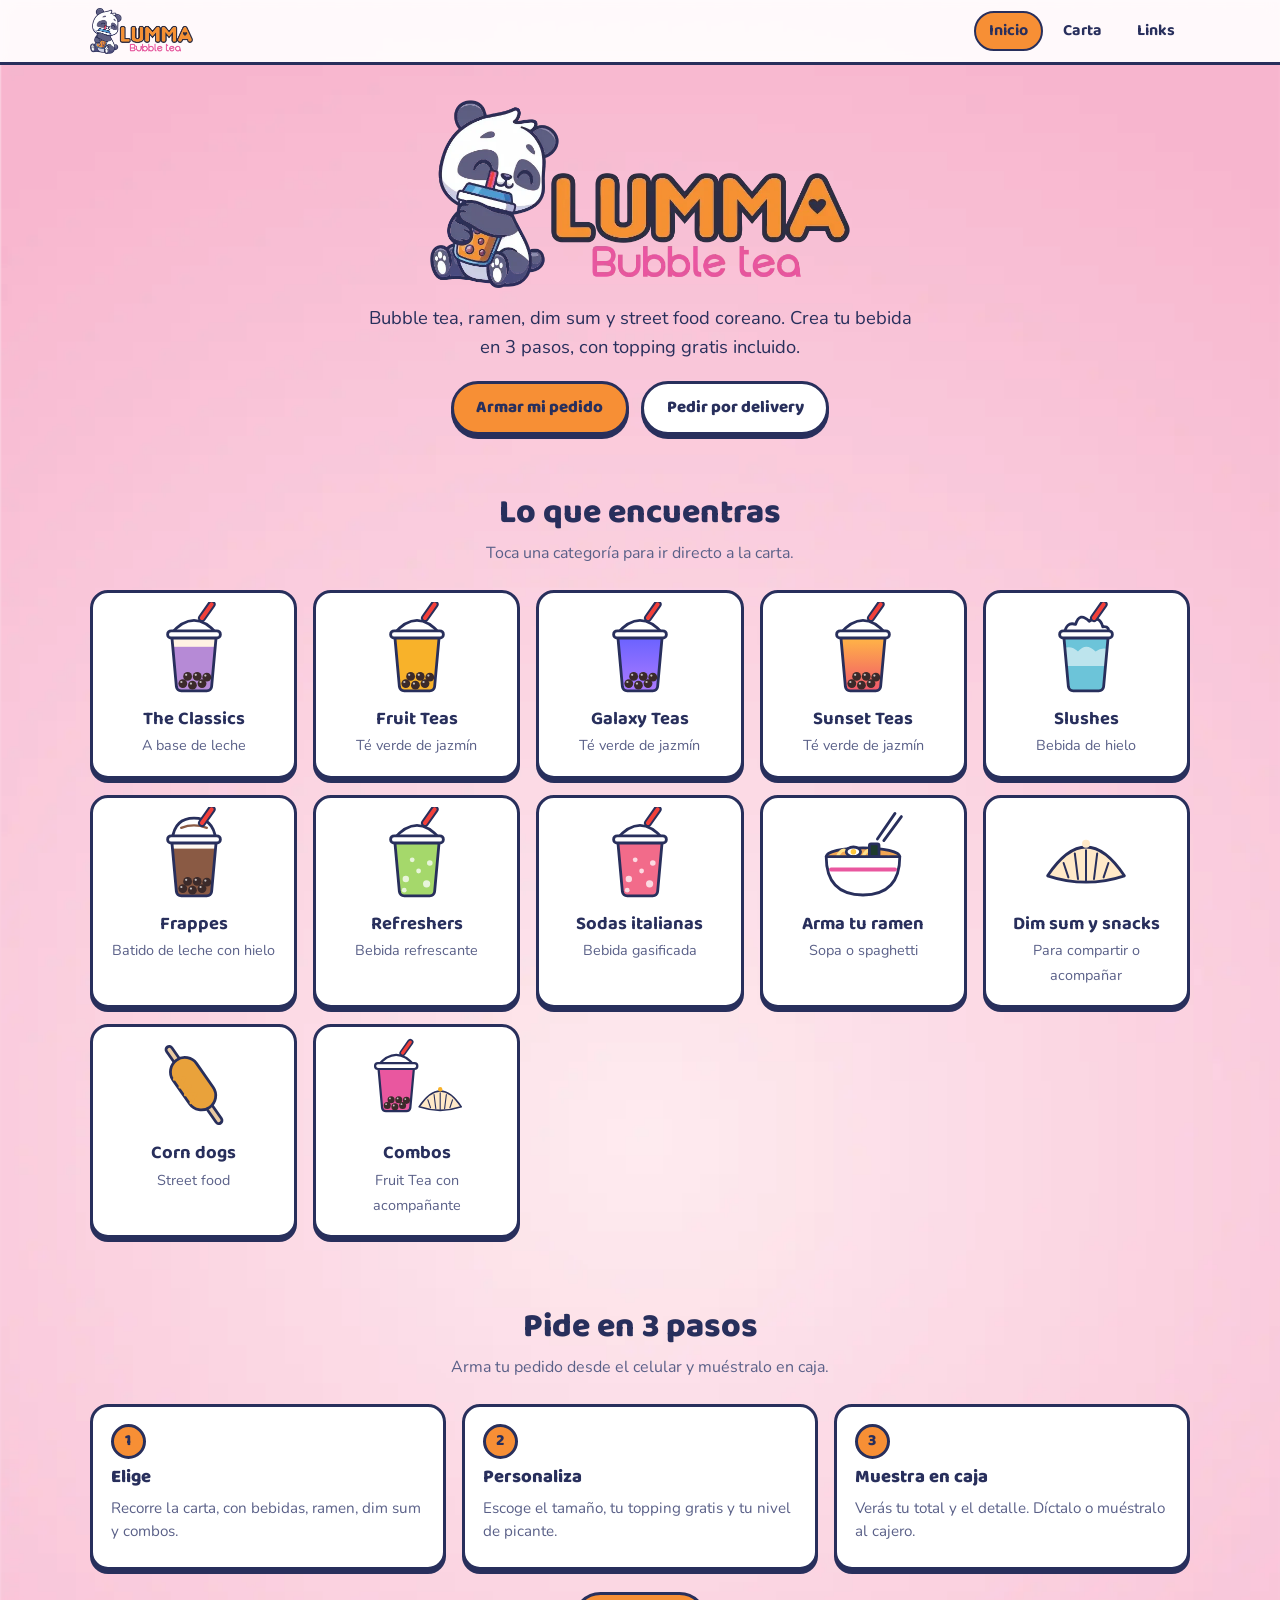
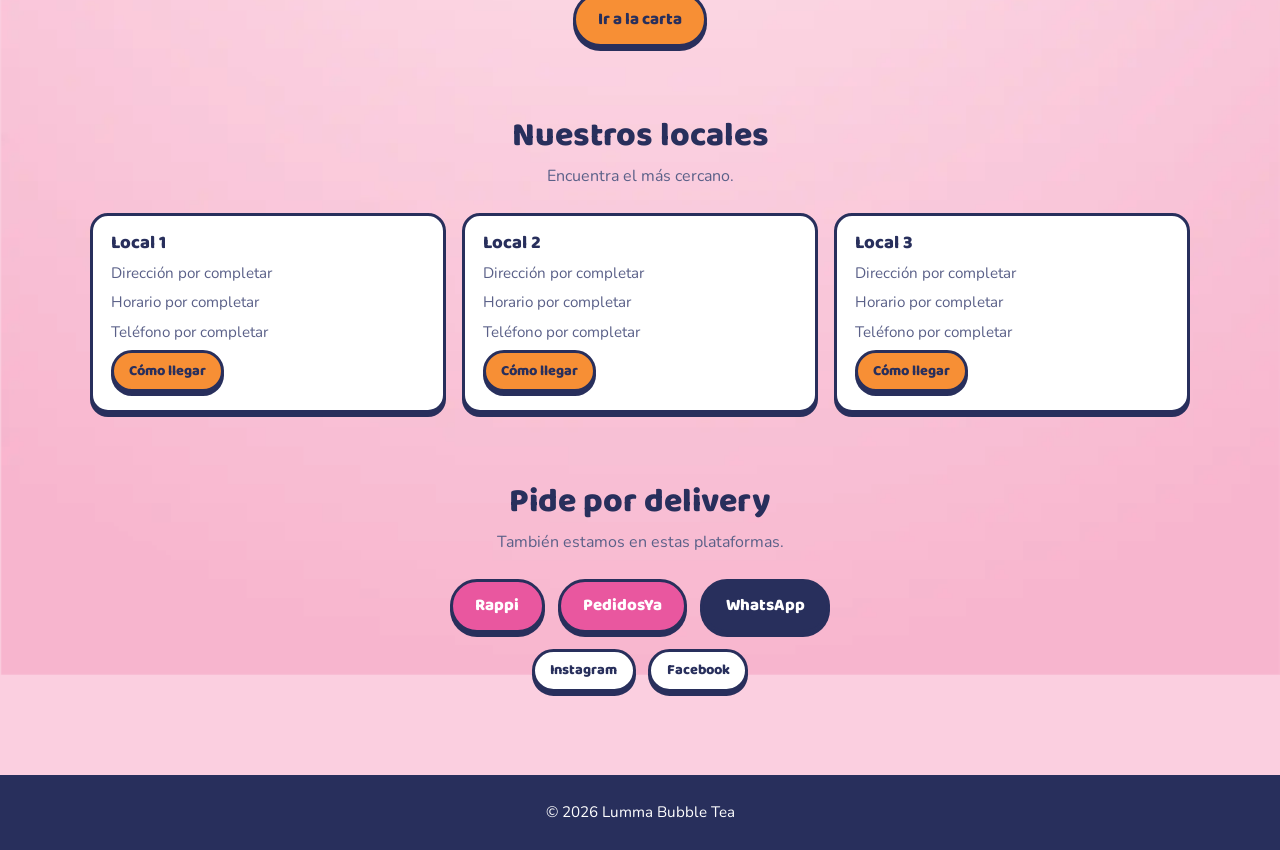
==== index.html @ 466e7989 "primer modelo de carta menu" ====
<!doctype html>
<html lang="es">
<head>
  <meta charset="utf-8">
  <meta name="viewport" content="width=device-width, initial-scale=1">
  <title>Lumma Bubble Tea | Bubble tea y comida coreana</title>
  <meta name="description" content="Bubble tea, ramen, dim sum y street food coreano. Crea tu bebida en 3 pasos con topping gratis y arma tu pedido en la carta digital.">
  <meta name="theme-color" content="#F78F35">
  <link rel="icon" href="assets/images/lumma-logo.webp" type="image/webp">
  <link rel="preconnect" href="https://fonts.googleapis.com">
  <link rel="preconnect" href="https://fonts.gstatic.com" crossorigin>
  <link href="https://fonts.googleapis.com/css2?family=Baloo+2:wght@700;800&family=Nunito:wght@400;600;700;800&display=swap" rel="stylesheet">
  <link rel="stylesheet" href="assets/css/styles.css">
</head>
<body data-page="inicio">
  <header class="encabezado" id="encabezado"></header>

  <main>
    <section class="hero">
      <div class="contenedor">
        <img class="logo-grande" src="assets/images/lumma-logo.webp" alt="Lumma Bubble Tea" width="810" height="363">
        <h1 class="solo-lectores">Lumma Bubble Tea</h1>
        <p>Bubble tea, ramen, dim sum y street food coreano. Crea tu bebida en 3 pasos, con topping gratis incluido.</p>
        <div class="acciones">
          <a class="btn" href="carta.html">Armar mi pedido</a>
          <a class="btn blanco" href="#delivery">Pedir por delivery</a>
        </div>
      </div>
    </section>

    <section class="seccion" id="que-encuentras">
      <div class="contenedor">
        <h2>Lo que encuentras</h2>
        <p class="sub">Toca una categoría para ir directo a la carta.</p>
        <div class="rejilla" id="categorias-inicio"></div>
      </div>
    </section>

    <section class="seccion" id="como-pedir">
      <div class="contenedor">
        <h2>Pide en 3 pasos</h2>
        <p class="sub">Arma tu pedido desde el celular y muéstralo en caja.</p>
        <div class="rejilla">
          <article class="tarjeta"><span class="num">1</span><h3>Elige</h3><p class="dato">Recorre la carta, con bebidas, ramen, dim sum y combos.</p></article>
          <article class="tarjeta"><span class="num">2</span><h3>Personaliza</h3><p class="dato">Escoge el tamaño, tu topping gratis y tu nivel de picante.</p></article>
          <article class="tarjeta"><span class="num">3</span><h3>Muestra en caja</h3><p class="dato">Verás tu total y el detalle. Díctalo o muéstralo al cajero.</p></article>
        </div>
        <div class="fila-botones" style="margin-top:1.4rem"><a class="btn" href="carta.html">Ir a la carta</a></div>
      </div>
    </section>

    <section class="seccion" id="locales-seccion">
      <div class="contenedor">
        <h2>Nuestros locales</h2>
        <p class="sub">Encuentra el más cercano.</p>
        <div class="rejilla" id="locales"></div>
      </div>
    </section>

    <section class="seccion" id="delivery">
      <div class="contenedor">
        <h2>Pide por delivery</h2>
        <p class="sub">También estamos en estas plataformas.</p>
        <div class="fila-botones">
          <a class="btn rosa" data-enlace="rappi" href="#">Rappi</a>
          <a class="btn rosa" data-enlace="pedidosya" href="#">PedidosYa</a>
          <a class="btn azul" data-enlace="whatsapp" href="#">WhatsApp</a>
        </div>
        <div class="fila-botones" style="margin-top:1rem">
          <a class="btn blanco chico" data-enlace="instagram" href="#">Instagram</a>
          <a class="btn blanco chico" data-enlace="facebook" href="#">Facebook</a>
        </div>
      </div>
    </section>
  </main>

  <footer class="pie" id="pie"></footer>

  <script src="assets/js/config.js"></script>
  <script src="assets/js/art.js"></script>
  <script src="assets/js/menu-data.js"></script>
  <script src="assets/js/site.js"></script>
</body>
</html>
---- assets/css/styles.css ----
/* ===== Paleta de Lumma (extraída del logo) ===== */
:root {
  --naranja: #F78F35;
  --azul: #282F5C;
  --rosa: #E9579F;
  --rosa-fuerte: #EC2C6C;
  --rojo: #F3403A;
  --fondo-claro: #FEEBEF;
  --fondo-borde: #F5B6CE;
  --blanco: #FFFFFF;
  --texto: #282F5C;
  --texto-suave: #5A6088;
  --radio: 18px;
  --sombra: 0 4px 0 var(--azul);
  --font-titulo: 'Baloo 2', 'Nunito', 'Trebuchet MS', system-ui, sans-serif;
  --font-texto: 'Nunito', 'Segoe UI', system-ui, sans-serif;
}

* { box-sizing: border-box; }
html { -webkit-text-size-adjust: 100%; }
body {
  margin: 0;
  font-family: var(--font-texto);
  font-size: 16px;
  line-height: 1.55;
  color: var(--texto);
  background: #FBCFE0 url('../images/FONDO.webp') center top / cover fixed no-repeat;
  min-height: 100vh;
  display: flex;
  flex-direction: column;
}
main { flex: 1; }
h1, h2, h3 { font-family: var(--font-titulo); line-height: 1.15; margin: 0 0 .5rem; font-weight: 800; }
h1 { font-size: clamp(2rem, 6vw, 3.2rem); }
h2 { font-size: clamp(1.5rem, 4vw, 2.1rem); }
h3 { font-size: 1.15rem; }
p { margin: 0 0 1rem; }
img { max-width: 100%; height: auto; display: block; }
a { color: inherit; }
.contenedor { width: min(1100px, 100% - 32px); margin-inline: auto; }
.solo-lectores { position: absolute; left: -9999px; }
:focus-visible { outline: 3px solid var(--azul); outline-offset: 3px; }

/* ===== Botones ===== */
.btn {
  display: inline-flex; align-items: center; justify-content: center; gap: .5rem;
  font-family: var(--font-titulo); font-weight: 800; font-size: 1.05rem;
  padding: .7rem 1.4rem; border-radius: 999px; cursor: pointer; text-decoration: none;
  border: 3px solid var(--azul); background: var(--naranja); color: var(--azul);
  box-shadow: var(--sombra); transition: transform .12s, box-shadow .12s;
}
.btn:hover { transform: translateY(2px); box-shadow: 0 2px 0 var(--azul); }
.btn:active { transform: translateY(4px); box-shadow: 0 0 0 var(--azul); }
.btn.rosa { background: var(--rosa); color: var(--blanco); }
.btn.blanco { background: var(--blanco); }
.btn.azul { background: var(--azul); color: var(--blanco); }
.btn.bloque { display: flex; width: 100%; }
.btn.chico { font-size: .9rem; padding: .45rem .95rem; }

/* ===== Encabezado y pie ===== */
.encabezado { position: sticky; top: 0; z-index: 20; background: rgba(255, 255, 255, .92); border-bottom: 3px solid var(--azul); backdrop-filter: blur(6px); }
.encabezado .contenedor { display: flex; align-items: center; justify-content: space-between; gap: 1rem; padding: .5rem 0; }
.logo img { height: 46px; width: auto; }
.nav { display: flex; gap: .35rem; }
.nav a { font-family: var(--font-titulo); font-weight: 700; text-decoration: none; padding: .35rem .8rem; border-radius: 999px; border: 2px solid transparent; }
.nav a:hover { border-color: var(--azul); }
.nav a[aria-current="page"] { background: var(--naranja); border-color: var(--azul); }
.pie { margin-top: 3rem; background: var(--azul); color: var(--blanco); padding: 1.6rem 0; text-align: center; font-size: .95rem; }
.pie a { color: var(--blanco); }

/* ===== Inicio ===== */
.hero { padding: 2.2rem 0 1.5rem; text-align: center; }
.hero .logo-grande { width: min(420px, 82%); margin: 0 auto 1rem; }
.hero p { font-size: 1.15rem; max-width: 34rem; margin-inline: auto; }
.hero .acciones { display: flex; flex-wrap: wrap; gap: .8rem; justify-content: center; margin-top: 1.2rem; }
.seccion { padding: 2.2rem 0; }
.seccion > .contenedor > h2 { text-align: center; }
.seccion .sub { text-align: center; color: var(--texto-suave); margin-bottom: 1.5rem; }
.rejilla { display: grid; gap: 1rem; grid-template-columns: repeat(auto-fit, minmax(200px, 1fr)); }
.tarjeta {
  background: var(--blanco); border: 3px solid var(--azul); border-radius: var(--radio);
  box-shadow: var(--sombra); padding: 1.1rem; position: relative;
}
.tarjeta .num { display: inline-flex; width: 2.2rem; height: 2.2rem; align-items: center; justify-content: center; border-radius: 50%; background: var(--naranja); border: 3px solid var(--azul); font-family: var(--font-titulo); font-weight: 800; margin-bottom: .5rem; }
.tarjeta.cat { text-align: center; text-decoration: none; display: block; padding-top: .6rem; }
.tarjeta.cat .ilustra { width: 96px; height: 96px; margin: 0 auto .4rem; }
.tarjeta.cat strong { font-family: var(--font-titulo); font-size: 1.15rem; display: block; }
.tarjeta.cat span { color: var(--texto-suave); font-size: .9rem; }
.tarjeta.cat:hover { transform: translateY(2px); box-shadow: 0 2px 0 var(--azul); }
.tarjeta .dato { color: var(--texto-suave); margin: 0 0 .35rem; font-size: .95rem; }
.aviso-datos { text-align: center; font-size: .85rem; color: var(--texto-suave); margin-top: 1rem; }
.fila-botones { display: flex; flex-wrap: wrap; gap: .8rem; justify-content: center; }

/* ===== Links (linktree) ===== */
.links { width: min(440px, 100% - 32px); margin: 2rem auto 0; text-align: center; display: flex; flex-direction: column; gap: .9rem; }
.links .logo-links { width: 78%; margin: 0 auto .2rem; }
.links p { margin: 0 0 .4rem; color: var(--texto-suave); }
.links .btn { padding: .95rem 1.2rem; font-size: 1.15rem; }

/* ===== Carta interactiva ===== */
.carta-pagina { padding: 1rem 0 0; }
.app { width: min(1040px, 100% - 24px); margin: 0 auto; background: var(--blanco); border: 3px solid var(--azul); border-radius: 26px; box-shadow: var(--sombra); padding: 14px; display: flex; flex-direction: column; gap: 12px; min-height: 70vh; }
.pasos { display: flex; justify-content: center; flex-wrap: wrap; gap: 6px; padding-bottom: 12px; border-bottom: 2px solid var(--fondo-borde); }
.pasos span { font-size: .78rem; padding: 3px 11px; border-radius: 999px; border: 2px solid var(--fondo-borde); color: var(--texto-suave); white-space: nowrap; font-weight: 700; }
.pasos span.on { background: var(--naranja); border-color: var(--azul); color: var(--azul); }
.fila { display: flex; align-items: center; justify-content: space-between; gap: 8px; }
.suave { color: var(--texto-suave); font-size: .9rem; }

.layout { display: flex; flex-direction: column; gap: 12px; }
.rail { display: flex; gap: 8px; overflow-x: auto; padding-bottom: 6px; scrollbar-width: thin; }
.chip { font-family: var(--font-texto); font-weight: 800; font-size: .88rem; padding: 7px 14px; border-radius: 999px; border: 2px solid var(--azul); background: var(--blanco); color: var(--azul); cursor: pointer; white-space: nowrap; flex-shrink: 0; }
.chip.on { background: var(--rosa); color: var(--blanco); }
.chip .nota { display: none; }
.rejilla-prod { display: grid; gap: 12px; grid-template-columns: repeat(2, minmax(0, 1fr)); }
.prod { position: relative; text-align: left; padding: 0; border: 3px solid var(--azul); border-radius: var(--radio); background: var(--blanco); overflow: hidden; cursor: pointer; font: inherit; color: inherit; box-shadow: var(--sombra); transition: transform .12s, box-shadow .12s; }
.prod:hover { transform: translateY(2px); box-shadow: 0 2px 0 var(--azul); }
.prod .foto { aspect-ratio: 1 / .85; display: flex; align-items: center; justify-content: center; border-bottom: 3px solid var(--azul); }
.prod .foto svg { width: 70%; height: 90%; }
.prod .info { padding: 8px 10px 10px; }
.prod .nombre { font-family: var(--font-titulo); font-weight: 800; font-size: 1rem; line-height: 1.15; display: block; min-height: 2.3em; }
.prod .precio-fila { display: flex; justify-content: space-between; align-items: center; gap: 6px; margin-top: 4px; }
.prod .precio { font-weight: 800; }
.prod .accion { font-size: .8rem; font-weight: 800; background: var(--naranja); border: 2px solid var(--azul); border-radius: 999px; padding: 1px 10px; }
.insignia { position: absolute; top: 8px; right: 8px; background: var(--rosa); color: #fff; border: 2px solid var(--azul); border-radius: 999px; min-width: 26px; height: 26px; display: flex; align-items: center; justify-content: center; font-weight: 800; font-size: .85rem; padding: 0 6px; }

.barra { position: sticky; bottom: 10px; margin-top: auto; display: flex; align-items: center; justify-content: space-between; gap: 10px; background: var(--azul); color: var(--blanco); padding: 10px 14px; border-radius: 18px; }
.barra .total { font-family: var(--font-titulo); font-weight: 800; font-size: 1.25rem; line-height: 1.1; }
.barra .suave { color: #D8DBF2; }

.volver { background: var(--blanco); border: 2px solid var(--azul); border-radius: 999px; padding: 4px 14px; font-weight: 800; cursor: pointer; color: var(--azul); font-family: var(--font-texto); }
.detalle-foto { height: 150px; border-radius: var(--radio); border: 3px solid var(--azul); display: flex; align-items: center; justify-content: center; }
.detalle-foto svg { height: 88%; width: auto; }
.grupo { display: flex; flex-direction: column; gap: 6px; }
.grupo > .etq { font-weight: 800; font-size: .9rem; }
.opciones { display: flex; flex-wrap: wrap; gap: 8px; }
.opcion { font-family: var(--font-texto); font-weight: 700; font-size: .9rem; padding: 8px 14px; border-radius: 14px; border: 2px solid var(--azul); background: var(--blanco); color: var(--azul); cursor: pointer; }
.opcion[aria-pressed="true"] { background: var(--naranja); }
.cantidad { display: flex; align-items: center; gap: 14px; font-weight: 800; }
.cantidad button { width: 36px; height: 36px; border-radius: 50%; border: 2px solid var(--azul); background: var(--blanco); font-size: 1.2rem; font-weight: 800; cursor: pointer; color: var(--azul); }

.linea { border: 2px solid var(--azul); border-radius: 14px; padding: 10px 12px; display: flex; justify-content: space-between; gap: 10px; align-items: flex-start; }
.linea .nm { font-weight: 800; }
.linea .precio-linea { font-weight: 800; text-align: right; white-space: nowrap; }
.quitar { background: none; border: 0; padding: 0; color: var(--rosa-fuerte); font-weight: 800; cursor: pointer; font-family: var(--font-texto); font-size: .85rem; }
.total-fila { display: flex; justify-content: space-between; align-items: baseline; font-family: var(--font-titulo); font-weight: 800; padding: 4px 2px; }
.total-fila .grande { font-size: 1.8rem; }
.nota-caja { background: var(--fondo-claro); border-radius: 14px; padding: 10px 14px; font-size: .9rem; color: var(--texto-suave); }
.acciones-col { display: flex; flex-direction: column; gap: 10px; }
.acciones-fila { display: flex; gap: 10px; }
.acciones-fila .btn { flex: 1; }
.vacio { text-align: center; padding: 2rem 1rem; color: var(--texto-suave); }

/* Modo letra grande (para mostrar en caja) */
.grande-modo .linea { padding: 16px; }
.grande-modo .linea .nm { font-size: 1.45rem; }
.grande-modo .linea .suave { font-size: 1.1rem; }
.grande-modo .linea .precio-linea { font-size: 1.45rem; }
.grande-modo .total-fila .grande { font-size: 2.6rem; }

/* ===== Pantallas grandes: carta con columna de categorías ===== */
@media (min-width: 900px) {
  .layout { display: grid; grid-template-columns: 190px minmax(0, 1fr); gap: 18px; align-items: start; }
  .rail { flex-direction: column; overflow: visible; position: sticky; top: 76px; }
  .chip { border-radius: 16px; text-align: left; padding: 10px 14px; white-space: normal; }
  .chip .nota { display: block; font-size: .72rem; font-weight: 600; opacity: .8; }
  .rejilla-prod { grid-template-columns: repeat(3, minmax(0, 1fr)); }
  .app { padding: 20px; }
}
@media (min-width: 1100px) { .rejilla-prod { grid-template-columns: repeat(4, minmax(0, 1fr)); } }
.barra .btn { white-space: nowrap; padding: .55rem 1.1rem; font-size: 1rem; }
@media (max-width: 520px) {
  .nav a { padding: .3rem .55rem; font-size: .9rem; }
  .logo img { height: 40px; }
  .pasos { gap: 4px; }
  .pasos span { font-size: .7rem; padding: 3px 8px; }
}
@media (prefers-reduced-motion: reduce) { .btn, .prod, .tarjeta.cat { transition: none; } }
.total-arriba { background: var(--fondo-claro); border: 2px solid var(--azul); border-radius: 14px; padding: 8px 14px; }
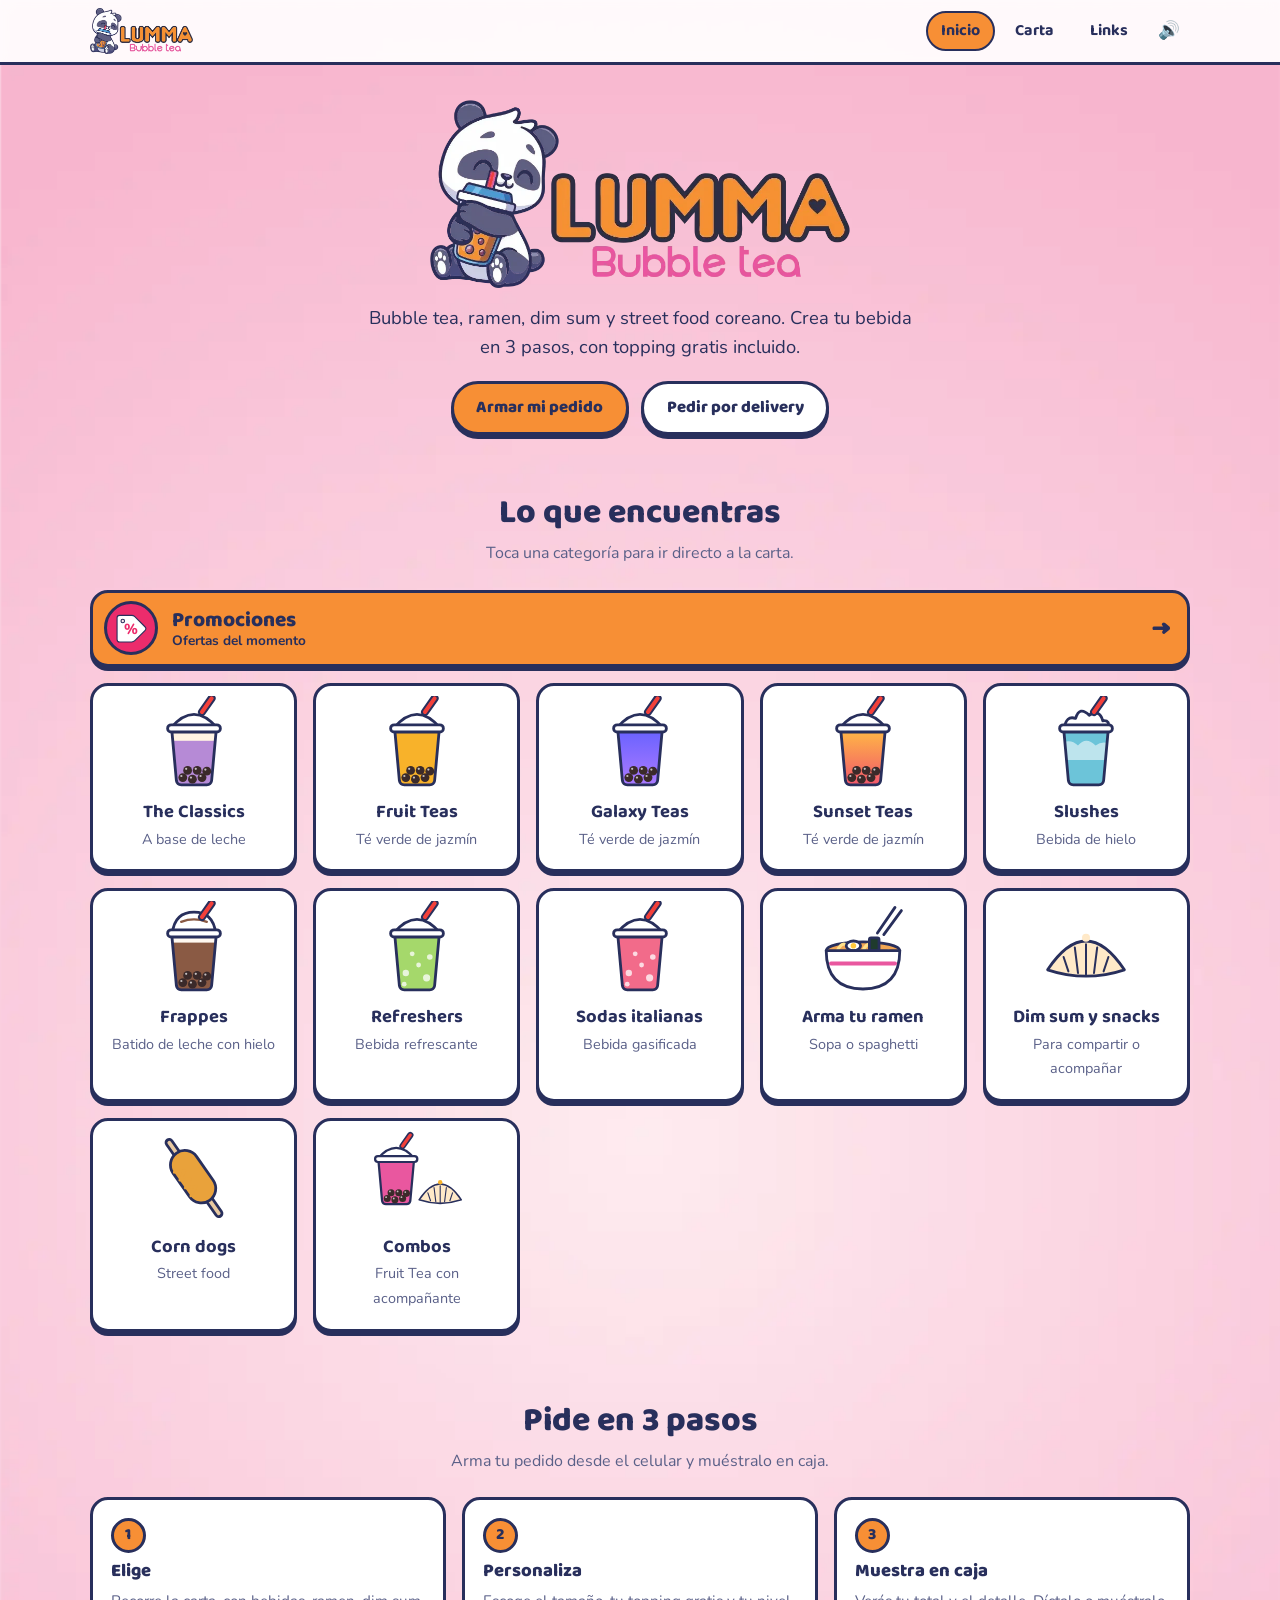
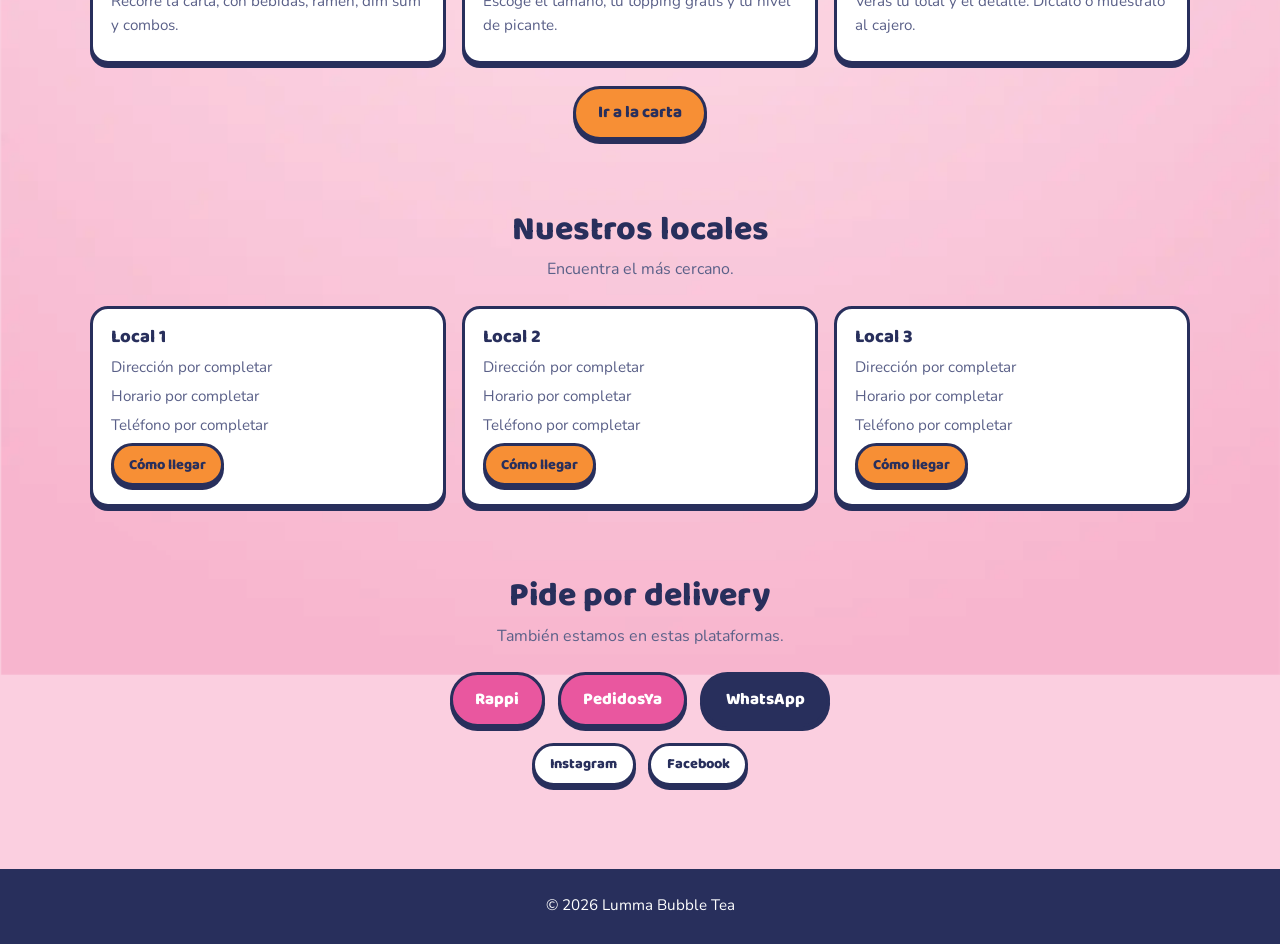
==== commit 2fbf1ae1: "se pulio" ====
--- a/index.html
+++ b/index.html
@@ -32,6 +32,7 @@
       <div class="contenedor">
         <h2>Lo que encuentras</h2>
         <p class="sub">Toca una categoría para ir directo a la carta.</p>
+        <div id="banner-promo-home"></div>
         <div class="rejilla" id="categorias-inicio"></div>
       </div>
     </section>
@@ -79,6 +80,7 @@
   <script src="assets/js/config.js"></script>
   <script src="assets/js/art.js"></script>
   <script src="assets/js/menu-data.js"></script>
+  <script src="assets/js/sonido.js"></script>
   <script src="assets/js/site.js"></script>
 </body>
 </html>
--- a/assets/css/styles.css
+++ b/assets/css/styles.css
@@ -107,7 +107,11 @@
 .suave { color: var(--texto-suave); font-size: .9rem; }
 
 .layout { display: flex; flex-direction: column; gap: 12px; }
-.rail { display: flex; gap: 8px; overflow-x: auto; padding-bottom: 6px; scrollbar-width: thin; }
+.rail { display: flex; gap: 8px; overflow-x: auto; padding-bottom: 6px; scrollbar-width: thin; position: relative; }
+.rail-wrap { position: relative; }
+.pista-cat { margin: 0 0 6px; font-size: .85rem; font-weight: 800; color: var(--texto-suave); }
+.rail-wrap::after { content: ''; position: absolute; right: 0; top: 26px; bottom: 8px; width: 44px; pointer-events: none; background: linear-gradient(to right, rgba(255, 255, 255, 0), #fff 85%); transition: opacity .2s; }
+.rail-wrap.fin::after { opacity: 0; }
 .chip { font-family: var(--font-texto); font-weight: 800; font-size: .88rem; padding: 7px 14px; border-radius: 999px; border: 2px solid var(--azul); background: var(--blanco); color: var(--azul); cursor: pointer; white-space: nowrap; flex-shrink: 0; }
 .chip.on { background: var(--rosa); color: var(--blanco); }
 .chip .nota { display: none; }
@@ -116,11 +120,11 @@
 .prod:hover { transform: translateY(2px); box-shadow: 0 2px 0 var(--azul); }
 .prod .foto { aspect-ratio: 1 / .85; display: flex; align-items: center; justify-content: center; border-bottom: 3px solid var(--azul); }
 .prod .foto svg { width: 70%; height: 90%; }
-.prod .info { padding: 8px 10px 10px; }
+.prod .info { display: block; padding: 7px 16px 16px; }
 .prod .nombre { font-family: var(--font-titulo); font-weight: 800; font-size: 1rem; line-height: 1.15; display: block; min-height: 2.3em; }
-.prod .precio-fila { display: flex; justify-content: space-between; align-items: center; gap: 6px; margin-top: 4px; }
-.prod .precio { font-weight: 800; }
-.prod .accion { font-size: .8rem; font-weight: 800; background: var(--naranja); border: 2px solid var(--azul); border-radius: 999px; padding: 1px 10px; }
+.prod .precio-fila { display: flex; flex-direction: column; align-items: stretch; gap: 8px; margin-top: 0; }
+.prod .precio { font-weight: 800; font-size: 1.1rem; }
+.prod .accion { display: block; text-align: center; font-size: .85rem; font-weight: 800; background: var(--naranja); border: 2px solid var(--azul); border-radius: 999px; padding: 5px 16px; white-space: nowrap; }
 .insignia { position: absolute; top: 8px; right: 8px; background: var(--rosa); color: #fff; border: 2px solid var(--azul); border-radius: 999px; min-width: 26px; height: 26px; display: flex; align-items: center; justify-content: center; font-weight: 800; font-size: .85rem; padding: 0 6px; }
 
 .barra { position: sticky; bottom: 10px; margin-top: auto; display: flex; align-items: center; justify-content: space-between; gap: 10px; background: var(--azul); color: var(--blanco); padding: 10px 14px; border-radius: 18px; }
@@ -135,8 +139,14 @@
 .opciones { display: flex; flex-wrap: wrap; gap: 8px; }
 .opcion { font-family: var(--font-texto); font-weight: 700; font-size: .9rem; padding: 8px 14px; border-radius: 14px; border: 2px solid var(--azul); background: var(--blanco); color: var(--azul); cursor: pointer; }
 .opcion[aria-pressed="true"] { background: var(--naranja); }
-.cantidad { display: flex; align-items: center; gap: 14px; font-weight: 800; }
-.cantidad button { width: 36px; height: 36px; border-radius: 50%; border: 2px solid var(--azul); background: var(--blanco); font-size: 1.2rem; font-weight: 800; cursor: pointer; color: var(--azul); }
+.cantidad { display: flex; align-items: center; justify-content: space-between; gap: 14px; background: var(--fondo-claro); border: 3px solid var(--azul); border-radius: 18px; padding: 10px 16px; box-shadow: 0 3px 0 var(--azul); }
+.cantidad { --tam-cantidad: 1rem; }
+.cantidad .etq-cant { font-family: var(--font-titulo); font-weight: 800; font-size: var(--tam-cantidad); line-height: 1; color: var(--azul); }
+.cantidad .ctl { display: flex; align-items: center; gap: 16px; }
+.cantidad .num { min-width: 1.6em; text-align: center; font-family: var(--font-titulo); font-weight: 800; font-size: var(--tam-cantidad); line-height: 1; color: var(--azul); }
+.cantidad button { width: 46px; height: 46px; border-radius: 50%; border: 3px solid var(--azul); background: var(--blanco); font-family: var(--font-texto); font-size: 1.6rem; font-weight: 800; line-height: 1; cursor: pointer; color: var(--azul); padding: 0; box-shadow: 0 3px 0 var(--azul); transition: transform .1s, box-shadow .1s; }
+.cantidad button[data-a="mas"] { background: var(--naranja); }
+.cantidad button:active { transform: translateY(3px); box-shadow: 0 0 0 var(--azul); }
 
 .linea { border: 2px solid var(--azul); border-radius: 14px; padding: 10px 12px; display: flex; justify-content: space-between; gap: 10px; align-items: flex-start; }
 .linea .nm { font-weight: 800; }
@@ -160,7 +170,9 @@
 /* ===== Pantallas grandes: carta con columna de categorías ===== */
 @media (min-width: 900px) {
   .layout { display: grid; grid-template-columns: 190px minmax(0, 1fr); gap: 18px; align-items: start; }
-  .rail { flex-direction: column; overflow: visible; position: sticky; top: 76px; }
+  .rail-wrap { position: sticky; top: 76px; }
+  .rail-wrap::after { display: none; }
+  .rail { flex-direction: column; overflow: visible; position: static; }
   .chip { border-radius: 16px; text-align: left; padding: 10px 14px; white-space: normal; }
   .chip .nota { display: block; font-size: .72rem; font-weight: 600; opacity: .8; }
   .rejilla-prod { grid-template-columns: repeat(3, minmax(0, 1fr)); }
@@ -176,3 +188,76 @@
 }
 @media (prefers-reduced-motion: reduce) { .btn, .prod, .tarjeta.cat { transition: none; } }
 .total-arriba { background: var(--fondo-claro); border: 2px solid var(--azul); border-radius: 14px; padding: 8px 14px; }
+.prod .precio { white-space: nowrap; }
+@media (max-width: 520px) {
+  .prod .info { padding: 5px 12px 14px; }
+  .prod .precio { font-size: 1rem; }
+  .prod .accion { font-size: .8rem; padding: 5px 10px; }
+}
+.prod { display: flex; flex-direction: column; }
+.prod .info { flex: 1; display: flex; flex-direction: column; }
+.prod .precio-fila { margin-top: auto; padding-top: 0; }
+.prod .precio { text-align: center; }
+.prod .nombre { display: flex; align-items: center; justify-content: center; text-align: center; }
+
+.ctrl { display: flex; align-items: center; gap: 10px; margin-top: 8px; }
+.paso { width: 36px; height: 36px; border-radius: 50%; border: 2px solid var(--azul); background: var(--blanco); color: var(--azul); font-family: var(--font-texto); font-weight: 800; font-size: 1.3rem; line-height: 1; cursor: pointer; padding: 0; }
+.paso.mas { background: var(--naranja); }
+.paso:hover { transform: translateY(1px); }
+.grande-modo .paso { width: 46px; height: 46px; font-size: 1.6rem; }
+.grande-modo .quitar { font-size: 1rem; }
+
+.barra-volver { position: sticky; top: var(--enc, 64px); z-index: 15; background: var(--blanco); padding: 8px 0; border-bottom: 2px solid var(--fondo-borde); }
+
+/* Categorías como tarjetas (celular) */
+.titulo-cats { text-align: center; font-size: 1.3rem; margin: 4px 0 2px; }
+.rejilla-cats { display: grid; grid-template-columns: repeat(2, minmax(0, 1fr)); gap: 14px; }
+button.tarjeta.cat { font: inherit; color: inherit; cursor: pointer; width: 100%; text-align: center; }
+.rejilla-cats .tarjeta.cat { padding: .9rem .6rem 1rem; }
+@media (max-width: 899px) { .pista-cat { display: none; } }
+@media (min-width: 900px) { .solo-movil { display: none; } }
+
+/* Categorías compactas en celular: se ven todas con poco scroll */
+@media (max-width: 899px) {
+  .titulo-cats { font-size: 1.15rem; margin: 0; }
+  .rejilla-cats { grid-template-columns: repeat(3, minmax(0, 1fr)); gap: 10px; }
+  .rejilla-cats .tarjeta.cat { padding: .5rem .3rem .6rem; border-width: 2.5px; border-radius: 14px; box-shadow: 0 3px 0 var(--azul); }
+  .rejilla-cats .tarjeta.cat .ilustra { width: 58px; height: 58px; margin: 0 auto .3rem; }
+  .rejilla-cats .tarjeta.cat strong { display: flex; align-items: center; justify-content: center; min-height: 2.2em; font-size: .9rem; line-height: 1.1; }
+  .rejilla-cats .insignia { top: 4px; right: 4px; min-width: 22px; height: 22px; font-size: .75rem; }
+}
+@media (max-width: 899px) { .rejilla-cats .tarjeta.cat strong { overflow-wrap: anywhere; } }
+@media (max-width: 359px) {
+  .rejilla-cats { gap: 8px; }
+  .rejilla-cats .tarjeta.cat { padding: .45rem .15rem .55rem; }
+  .rejilla-cats .tarjeta.cat .ilustra { width: 50px; height: 50px; }
+  .rejilla-cats .tarjeta.cat strong { font-size: .78rem; }
+}
+
+/* Promociones */
+.banner-promo { position: relative; display: flex; align-items: center; gap: 14px; width: 100%; font: inherit; color: var(--azul); text-decoration: none; text-align: left; cursor: pointer; background: var(--naranja); border: 3px solid var(--azul); border-radius: 18px; box-shadow: var(--sombra); padding: .55rem 1rem .55rem .7rem; transition: transform .12s, box-shadow .12s; }
+.banner-promo:hover { transform: translateY(2px); box-shadow: 0 2px 0 var(--azul); }
+.banner-icono { flex: 0 0 54px; width: 54px; height: 54px; background: var(--rosa-fuerte); border: 3px solid var(--azul); border-radius: 50%; display: flex; align-items: center; justify-content: center; }
+.banner-icono svg { width: 38px; height: 38px; }
+.banner-texto { flex: 1; display: flex; flex-direction: column; line-height: 1.15; }
+.banner-texto strong { font-family: var(--font-titulo); font-weight: 800; font-size: 1.3rem; }
+.banner-texto span { font-size: .85rem; font-weight: 700; }
+.banner-flecha { font-family: var(--font-titulo); font-weight: 800; font-size: 1.6rem; }
+.banner-promo .insignia { top: -10px; right: 10px; }
+#banner-promo-home { margin-bottom: 1rem; }
+.chip.promo { background: var(--naranja); }
+.chip.promo.on { background: var(--rosa-fuerte); color: #fff; }
+.ahorro { position: absolute; top: 8px; left: 8px; z-index: 2; background: var(--rosa-fuerte); color: #fff; border: 2px solid var(--azul); border-radius: 999px; font-size: .7rem; font-weight: 800; padding: 1px 8px; }
+.prod .precio .antes { font-weight: 600; font-size: .8em; color: var(--texto-suave); }
+.ahorro-linea { margin: 0; background: var(--fondo-claro); border-radius: 12px; padding: 8px 12px; font-size: .9rem; }
+
+@media (max-width: 374px) { .ahorro .pal { display: none; } }
+
+.btn-sonido { background: transparent; border: 2px solid transparent; border-radius: 999px; padding: .25rem .5rem; font-size: 1.1rem; cursor: pointer; line-height: 1; }
+.btn-sonido:hover { border-color: var(--azul); }
+
+@media (max-width: 899px) { .solo-pc { display: none; } }
+.cantidad button:disabled { opacity: .4; cursor: default; box-shadow: none; transform: none; }
+
+/* En celular las categorías se eligen en su propia vista (botón "← Categorías"), así que la fila de chips sobra. */
+@media (max-width: 899px) { .rail-wrap { display: none; } }
